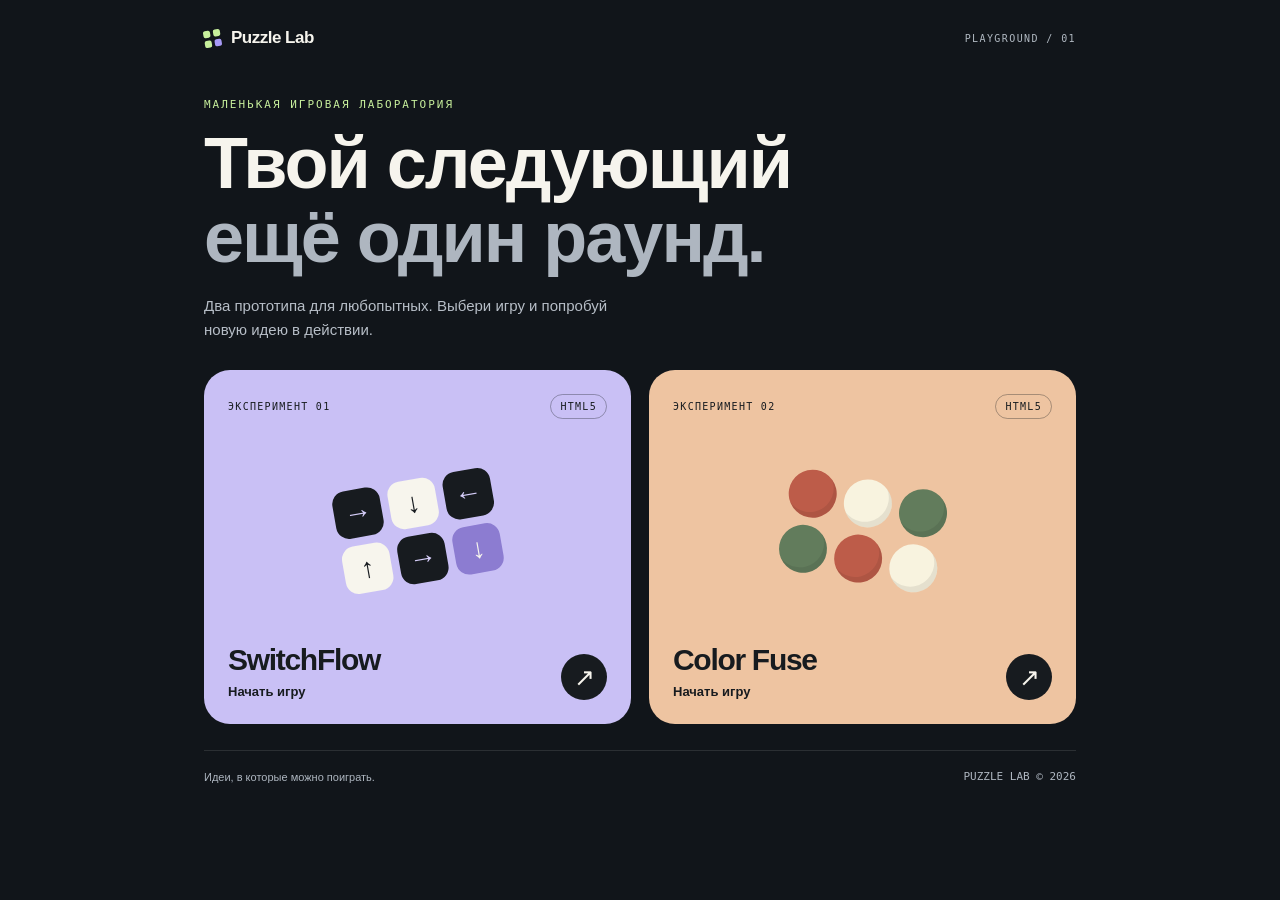
==== index.html @ bf73c370 "Publish Puzzle Lab with SwitchFlow and Color Fuse" ====
<!doctype html>
<html lang="ru">
<head>
  <meta charset="utf-8">
  <meta name="viewport" content="width=device-width, initial-scale=1, viewport-fit=cover">
  <meta name="theme-color" content="#11151a">
  <meta name="description" content="Puzzle Lab — два игровых HTML5-прототипа: SwitchFlow и Color Fuse.">
  <title>Puzzle Lab — выбери игру</title>
  <style>
    :root { color-scheme: dark; font-family: -apple-system, BlinkMacSystemFont, "Segoe UI", sans-serif; background: #11151a; color: #f6f4ed; }
    * { box-sizing: border-box; }
    body { margin: 0; min-width: 280px; }
    a { color: inherit; -webkit-tap-highlight-color: transparent; }
    .page { width: min(100%, 920px); margin: auto; padding: max(28px, env(safe-area-inset-top)) max(24px, env(safe-area-inset-right)) max(24px, env(safe-area-inset-bottom)) max(24px, env(safe-area-inset-left)); }
    header { display: flex; align-items: center; justify-content: space-between; gap: 16px; }
    .brand { display: flex; align-items: center; gap: 10px; font-size: 17px; font-weight: 750; letter-spacing: -.5px; }
    .brand-icon { display: grid; grid-template-columns: repeat(2, 7px); gap: 3px; transform: rotate(-10deg); }
    .brand-icon i { width: 7px; height: 7px; border-radius: 2px; background: #c7ef9c; }
    .brand-icon i:last-child { background: #a79af5; }
    .edition { font: 10px ui-monospace, monospace; letter-spacing: 1.4px; color: #b0b8c1; text-transform: uppercase; }
    .intro { padding: 50px 0 28px; }
    .eyebrow { margin: 0 0 15px; color: #c7ef9c; font: 11px ui-monospace, monospace; letter-spacing: 2px; text-transform: uppercase; }
    h1 { margin: 0; font-size: clamp(40px, 8.5vw, 72px); line-height: 1.03; font-weight: 750; letter-spacing: -2px; }
    h1 span { color: #aeb6c0; }
    .intro p:last-child { max-width: 440px; margin: 20px 0 0; color: #b7bec7; font-size: 15px; line-height: 1.6; }
    .games { display: grid; gap: 18px; grid-template-columns: repeat(2, minmax(0, 1fr)); }
    .game { display: flex; flex-direction: column; position: relative; min-height: 354px; padding: 24px; border-radius: 26px; text-decoration: none; overflow: hidden; color: #171b1f; transition: transform .18s ease; }
    .game:focus-visible { outline: 3px solid white; outline-offset: 5px; }
    .game:active { transform: scale(.98); }
    .switch { background: #c9c0f5; }
    .fuse { background: #eec4a1; }
    .card-top { display: flex; justify-content: space-between; gap: 12px; align-items: center; font: 10px ui-monospace, monospace; letter-spacing: 1.3px; text-transform: uppercase; }
    .pill { border: 1px solid #171b1f55; padding: 6px 9px; border-radius: 20px; }
    .art { display: flex; flex: 1; min-height: 160px; align-items: center; justify-content: center; margin: 10px 0; }
    .flow { display: grid; grid-template-columns: repeat(3, 48px); gap: 8px; transform: rotate(-10deg); }
    .flow b { display: grid; place-items: center; height: 48px; border-radius: 13px; background: #171b1f; color: #d6cef9; font-size: 28px; font-weight: 500; }
    .flow b:nth-child(2), .flow b:nth-child(4) { background: #f7f5ed; color: #171b1f; }
    .flow b:nth-child(6) { background: #8c7cd1; color: #f7f5ed; }
    .orbs { display: grid; grid-template-columns: repeat(3, 48px); gap: 8px; transform: rotate(10deg); }
    .orbs b { height: 48px; border-radius: 50%; background: #bd5c49; box-shadow: inset -4px -5px 0 #00000014; }
    .orbs b:nth-child(2), .orbs b:nth-child(6) { background: #f8f3df; }
    .orbs b:nth-child(3), .orbs b:nth-child(4) { background: #627c5c; }
    .card-bottom { display: flex; align-items: flex-end; justify-content: space-between; gap: 12px; }
    h2 { margin: 0 0 6px; font-size: 30px; letter-spacing: -1.3px; line-height: 1.1; }
    .play { font-size: 13px; font-weight: 600; }
    .arrow { display: grid; place-items: center; flex: 0 0 46px; height: 46px; border-radius: 50%; background: #171b1f; color: #f7f5ed; font-size: 25px; }
    footer { display: flex; justify-content: space-between; gap: 16px; margin-top: 26px; padding-top: 18px; border-top: 1px solid #ffffff1c; color: #aeb6c0; font-size: 11px; line-height: 1.5; }
    footer span:last-child { font-family: ui-monospace, monospace; white-space: nowrap; }
    @media (hover: hover) { .game:hover { transform: translateY(-4px); } }
    @media (max-width: 580px) {
      .intro { padding-top: 42px; }
      .games { grid-template-columns: 1fr; gap: 14px; }
      .game { min-height: 292px; padding: 20px; border-radius: 23px; }
      .art { min-height: 132px; }
      .flow, .orbs { grid-template-columns: repeat(3, 42px); gap: 6px; }
      .flow b, .orbs b { height: 42px; }
      h2 { font-size: 28px; }
      footer { margin-top: 22px; }
    }
    @media (prefers-reduced-motion: reduce) { .game { transition: none; } .game:hover, .game:active { transform: none; } }
  </style>
</head>
<body>
  <div class="page">
    <header>
      <div class="brand"><span class="brand-icon" aria-hidden="true"><i></i><i></i><i></i><i></i></span>Puzzle Lab</div>
      <span class="edition">Playground / 01</span>
    </header>
    <main>
      <section class="intro" aria-labelledby="title">
        <p class="eyebrow">Маленькая игровая лаборатория</p>
        <h1 id="title">Твой следующий<br><span>ещё один раунд.</span></h1>
        <p>Два прототипа для любопытных. Выбери игру и попробуй новую идею в действии.</p>
      </section>
      <nav class="games" aria-label="Выбор игры">
        <a class="game switch" href="./switchflow.html" aria-labelledby="switch-title switch-play">
          <div class="card-top"><span>Эксперимент 01</span><span class="pill">HTML5</span></div>
          <div class="art" aria-hidden="true"><div class="flow"><b>→</b><b>↓</b><b>←</b><b>↑</b><b>→</b><b>↓</b></div></div>
          <div class="card-bottom"><div><h2 id="switch-title">SwitchFlow</h2><span class="play" id="switch-play">Начать игру</span></div><span class="arrow" aria-hidden="true">↗</span></div>
        </a>
        <a class="game fuse" href="./color_fuse.html" aria-labelledby="fuse-title fuse-play">
          <div class="card-top"><span>Эксперимент 02</span><span class="pill">HTML5</span></div>
          <div class="art" aria-hidden="true"><div class="orbs"><b></b><b></b><b></b><b></b><b></b><b></b></div></div>
          <div class="card-bottom"><div><h2 id="fuse-title">Color Fuse</h2><span class="play" id="fuse-play">Начать игру</span></div><span class="arrow" aria-hidden="true">↗</span></div>
        </a>
      </nav>
    </main>
    <footer><span>Идеи, в которые можно поиграть.</span><span>PUZZLE LAB © 2026</span></footer>
  </div>
</body>
</html>
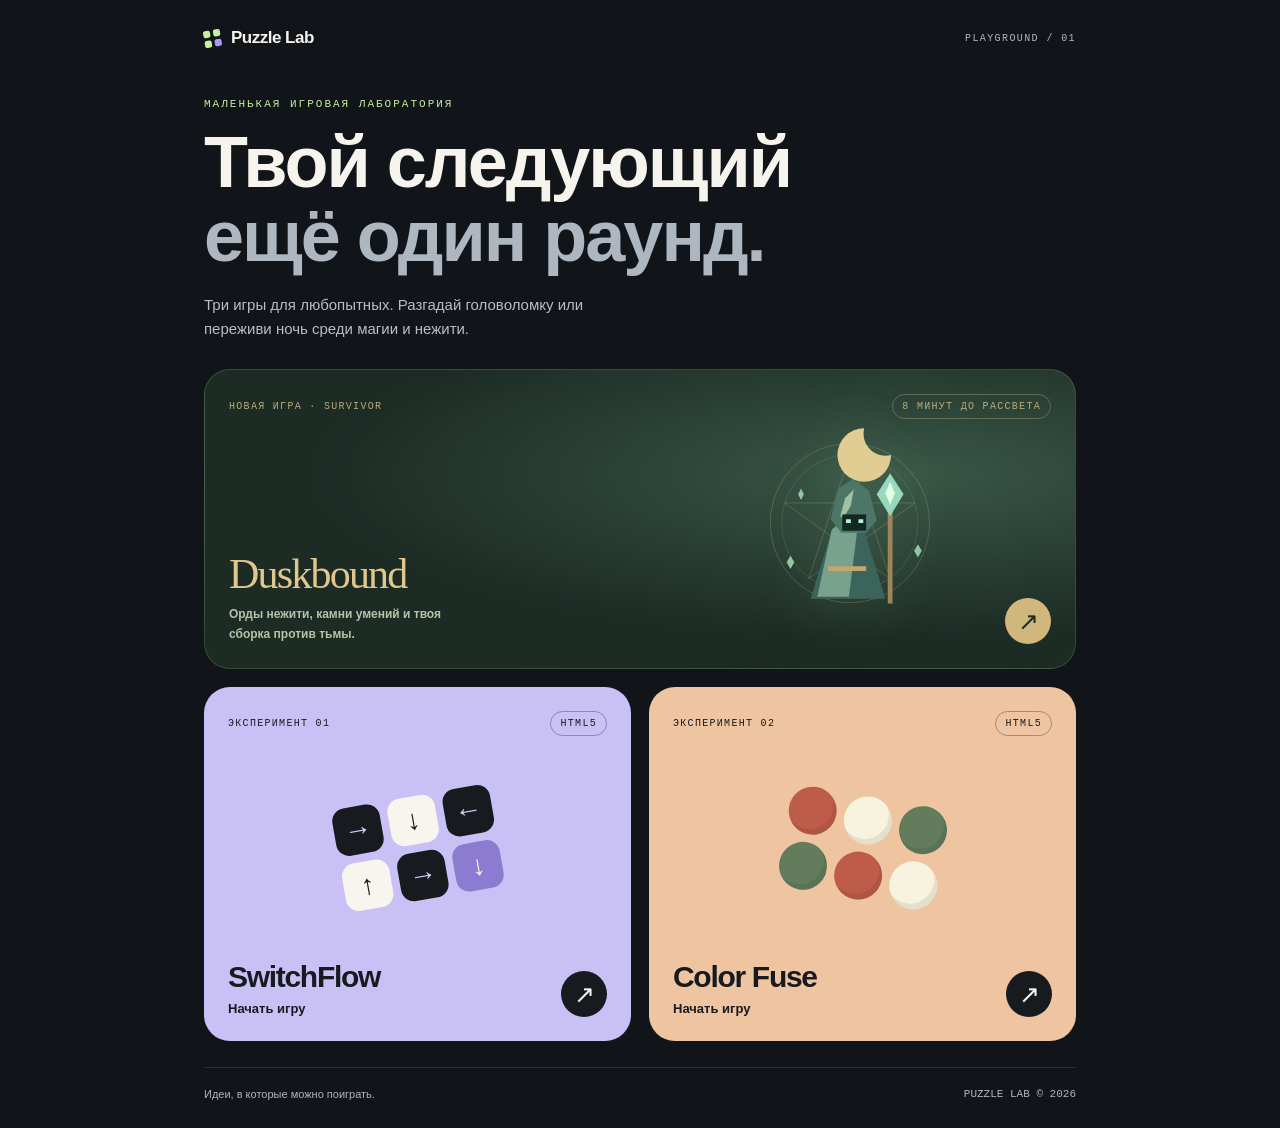
==== commit fea83b41: "Publish Duskbound with PoE skills, classes and encounters" ====
--- a/index.html
+++ b/index.html
@@ -4,7 +4,7 @@
   <meta charset="utf-8">
   <meta name="viewport" content="width=device-width, initial-scale=1, viewport-fit=cover">
   <meta name="theme-color" content="#11151a">
-  <meta name="description" content="Puzzle Lab — два игровых HTML5-прототипа: SwitchFlow и Color Fuse.">
+  <meta name="description" content="Puzzle Lab — три игры в браузере: SwitchFlow, Color Fuse и фэнтезийный survivor Duskbound.">
   <title>Puzzle Lab — выбери игру</title>
   <style>
     :root { color-scheme: dark; font-family: -apple-system, BlinkMacSystemFont, "Segoe UI", sans-serif; background: #11151a; color: #f6f4ed; }
@@ -29,6 +29,15 @@
     .game:active { transform: scale(.98); }
     .switch { background: #c9c0f5; }
     .fuse { background: #eec4a1; }
+    .survivor { grid-column: 1 / -1; min-height: 300px; background: radial-gradient(ellipse at 80% 35%, #395747, transparent 60%), #1c2b24; color: #e9e2c9; border: 1px solid #a4ba8b38; }
+    .survivor .card-top { color: #baac7c; }
+    .survivor .pill { border-color: #c9bb8955; }
+    .survivor .art { position: absolute; inset: 30px 12px 20px 49%; margin: 0; }
+    .survivor .art svg { width: min(100%, 250px); height: 230px; filter: drop-shadow(0 8px 30px #a1d6ab22); }
+    .survivor .card-bottom { margin-top: auto; z-index: 1; }
+    .survivor h2 { color: #e0c78d; font-family: Georgia, serif; font-size: 42px; letter-spacing: -1.8px; font-weight: 400; }
+    .survivor .play { color: #b6c3a7; font-size: 12px; line-height: 1.7; display: block; max-width: 220px; }
+    .survivor .arrow { background: #d2b77c; color: #1c2b24; }
     .card-top { display: flex; justify-content: space-between; gap: 12px; align-items: center; font: 10px ui-monospace, monospace; letter-spacing: 1.3px; text-transform: uppercase; }
     .pill { border: 1px solid #171b1f55; padding: 6px 9px; border-radius: 20px; }
     .art { display: flex; flex: 1; min-height: 160px; align-items: center; justify-content: center; margin: 10px 0; }
@@ -70,9 +79,14 @@
       <section class="intro" aria-labelledby="title">
         <p class="eyebrow">Маленькая игровая лаборатория</p>
         <h1 id="title">Твой следующий<br><span>ещё один раунд.</span></h1>
-        <p>Два прототипа для любопытных. Выбери игру и попробуй новую идею в действии.</p>
+        <p>Три игры для любопытных. Разгадай головоломку или переживи ночь среди магии и нежити.</p>
       </section>
       <nav class="games" aria-label="Выбор игры">
+        <a class="game survivor" href="./duskbound.html" aria-labelledby="dusk-title dusk-play">
+          <div class="card-top"><span>Новая игра · Survivor</span><span class="pill">8 минут до рассвета</span></div>
+          <div class="art" aria-hidden="true"><svg viewBox="0 0 240 240" fill="none"><circle cx="123" cy="119" r="83" stroke="#c7b87f" stroke-opacity=".28"/><circle cx="123" cy="119" r="71" stroke="#9dba8e" stroke-opacity=".2"/><path d="M123 48 165 177 55 98H191L80 177Z" stroke="#b1bd7e" stroke-opacity=".28"/><path d="M138 20a28 28 0 1 0 28 28 23 23 0 0 1-28-28" fill="#e1cd91"/><path d="m105 124-23 74h78l-23-74Z" fill="#3b655b"/><path d="m104 126 16-14 12 4-10 80H89Z" fill="#78a18e"/><path d="m103 115 8-32 15-10 17 12 8 31-11 13h-26Z" fill="#4b7668"/><path d="m113 112 5-19 9-9-3 17-8 13Z" fill="#a2c1a1"/><path d="M115 110h25v17h-25Z" fill="#132820"/><path d="M119 115h5v4h-5Zm13 0h5v4h-5Z" fill="#b4f5d4"/><path d="M100 164h40v5h-40Z" fill="#c4a76a"/><path d="M165 100v103" stroke="#9d8559" stroke-width="5"/><path d="m165 67-14 22 14 23 14-23Z" fill="#96d9be"/><path d="m165 76-5 12 5 12 5-12Z" fill="#e3ffe1"/><path d="m61 153-4 7 4 7 4-7Zm133-12-4 7 4 7 4-7ZM72 83l-3 6 3 6 3-6Z" fill="#92c6a2"/></svg></div>
+          <div class="card-bottom"><div><h2 id="dusk-title">Duskbound</h2><span class="play" id="dusk-play">Орды нежити, камни умений и твоя сборка против тьмы.</span></div><span class="arrow" aria-hidden="true">↗</span></div>
+        </a>
         <a class="game switch" href="./switchflow.html" aria-labelledby="switch-title switch-play">
           <div class="card-top"><span>Эксперимент 01</span><span class="pill">HTML5</span></div>
           <div class="art" aria-hidden="true"><div class="flow"><b>→</b><b>↓</b><b>←</b><b>↑</b><b>→</b><b>↓</b></div></div>
